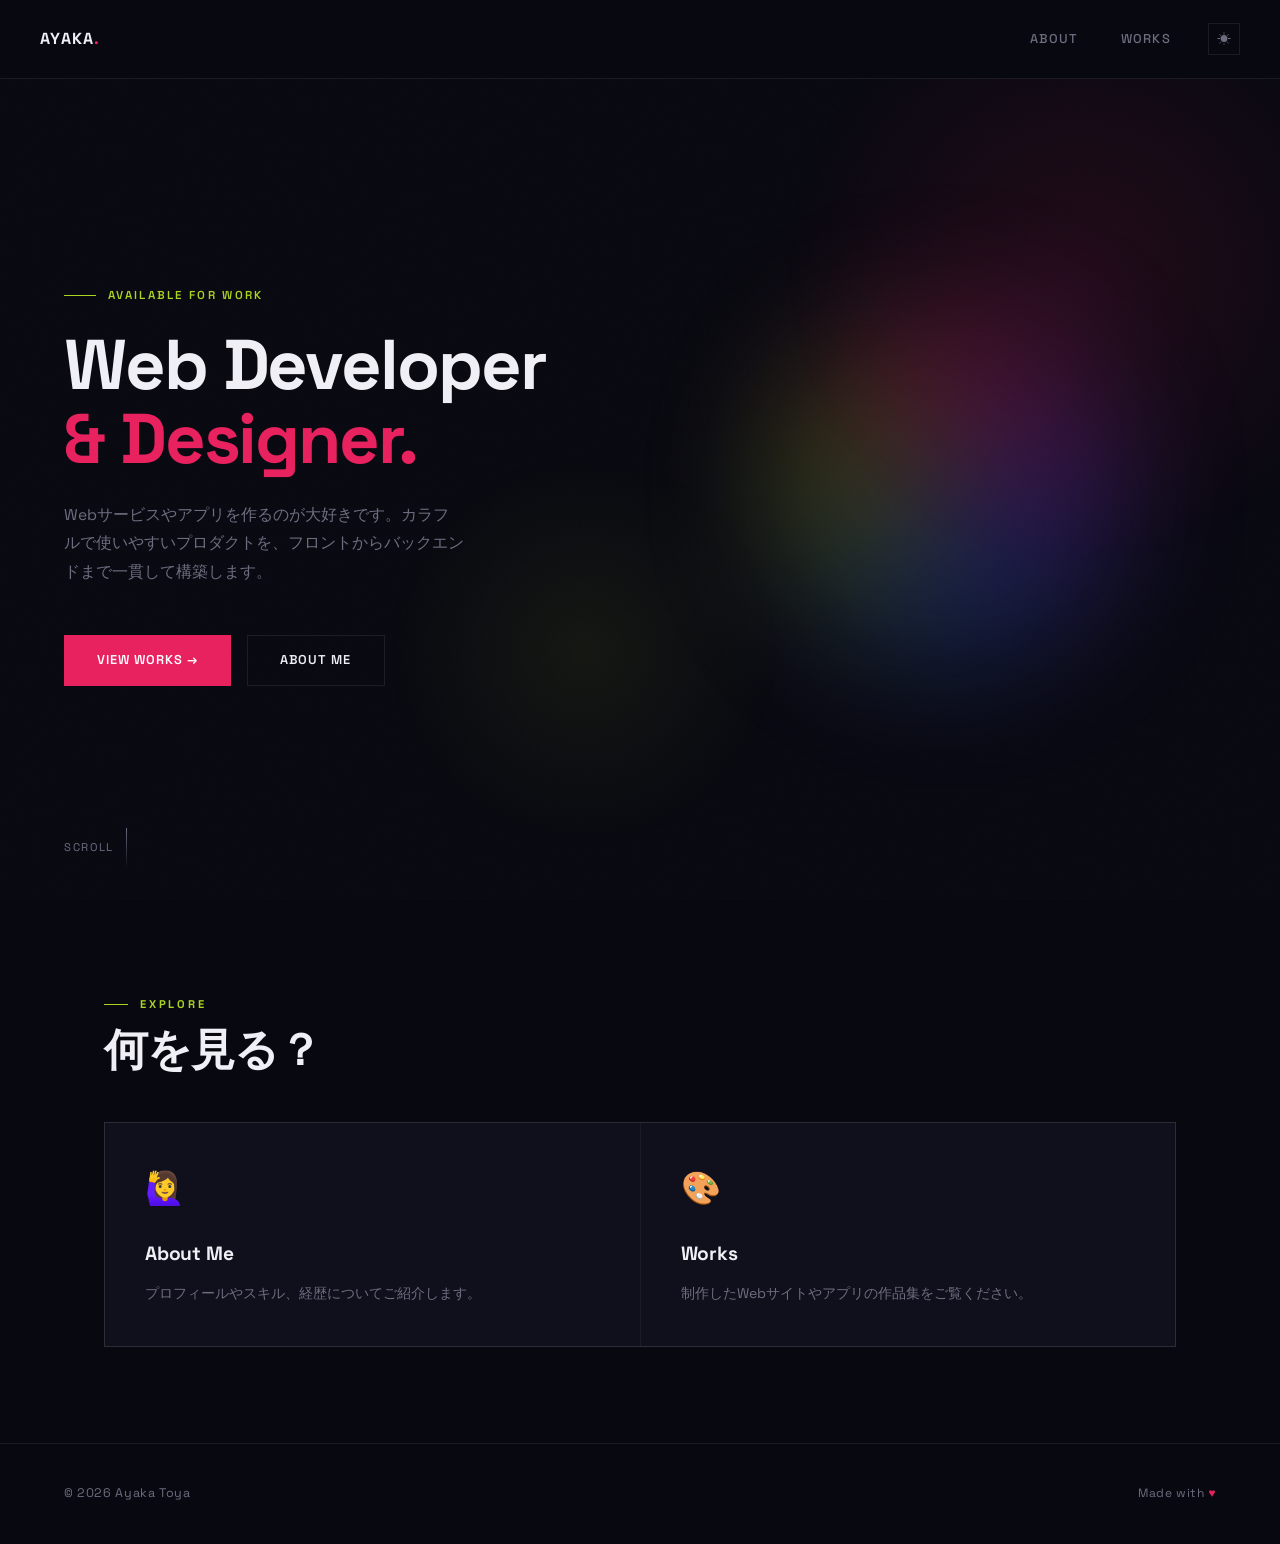
==== index.html @ f0e75723 "Initial portfolio — dark/light theme, Space Grotesk, pure HTML/CSS Co-Authored-By: Claude Sonnet 4.6" ====
<!DOCTYPE html>
<html lang="ja">
<head>
  <meta charset="UTF-8">
  <meta name="viewport" content="width=device-width, initial-scale=1.0">
  <title>Ayaka Toya — Portfolio</title>
  <!-- flash prevention: set theme before paint -->
  <script>(function(){var t=localStorage.getItem('theme')||'dark';document.documentElement.setAttribute('data-theme',t);})()</script>
  <link rel="stylesheet" href="css/style.css">
</head>
<body>

  <header>
    <a href="index.html" class="logo">Ayaka<span>.</span></a>
    <nav>
      <a href="about.html">About</a>
      <a href="works.html">Works</a>
      <button class="theme-toggle" id="theme-toggle" aria-label="テーマ切り替え"></button>
    </nav>
  </header>

  <main>
    <div class="hero">
      <div class="hero-bg-pink"></div>
      <div class="hero-bg-lime"></div>

      <div class="hero-content">
        <p class="hero-label">Available for work</p>
        <h1>
          Web Developer
          <span class="name-accent">& Designer.</span>
        </h1>
        <p class="hero-desc">
          Webサービスやアプリを作るのが大好きです。カラフルで使いやすいプロダクトを、フロントからバックエンドまで一貫して構築します。
        </p>
        <div class="hero-actions">
          <a href="works.html" class="btn btn-primary">View Works →</a>
          <a href="about.html" class="btn btn-secondary">About Me</a>
        </div>
      </div>

      <div class="hero-visual">
        <div class="hero-orb"></div>
      </div>

      <div class="scroll-hint">Scroll</div>
    </div>

    <section>
      <div class="section-header">
        <p class="section-label">Explore</p>
        <h2>何を見る？</h2>
      </div>
      <div class="cards-grid">
        <a href="about.html" class="card fade-up">
          <span class="card-icon">🙋‍♀️</span>
          <h3>About Me</h3>
          <p>プロフィールやスキル、経歴についてご紹介します。</p>
          <span class="card-arrow">→</span>
        </a>
        <a href="works.html" class="card fade-up">
          <span class="card-icon">🎨</span>
          <h3>Works</h3>
          <p>制作したWebサイトやアプリの作品集をご覧ください。</p>
          <span class="card-arrow">→</span>
        </a>
      </div>
    </section>
  </main>

  <footer>
    <p class="footer-copy">© 2026 Ayaka Toya</p>
    <p class="footer-mark">Made with <span>♥</span></p>
  </footer>

  <script>
    (function () {
      var btn = document.getElementById('theme-toggle');
      function updateIcon(theme) {
        btn.textContent = theme === 'light' ? '☾' : '☀';
      }
      updateIcon(document.documentElement.getAttribute('data-theme') || 'dark');
      btn.addEventListener('click', function () {
        var current = document.documentElement.getAttribute('data-theme') || 'dark';
        var next = current === 'light' ? 'dark' : 'light';
        document.documentElement.setAttribute('data-theme', next);
        localStorage.setItem('theme', next);
        updateIcon(next);
      });
    })();
  </script>

</body>
</html>
---- css/style.css ----
@import url('https://fonts.googleapis.com/css2?family=Space+Grotesk:wght@300;400;500;600;700&display=swap');

/* ===== DARK THEME (default) ===== */
:root {
  --bg: #080810;
  --surface: #10101c;
  --surface-2: #18182a;
  --primary: #e8215f;
  --accent: #aad420;
  --text: #f0eff5;
  --muted: #6e6d80;
  --border: rgba(255,255,255,0.08);
  --header-bg: rgba(8, 8, 16, 0.88);
  --glow-pink: 0 0 35px rgba(232,33,95,0.28);
  --orb-opacity: 0.28;
  --blob-primary: rgba(232,33,95,0.11);
  --blob-accent: rgba(170,212,32,0.07);
}

/* ===== LIGHT THEME ===== */
:root[data-theme="light"] {
  --bg: #f6f5f0;
  --surface: #ffffff;
  --surface-2: #eeedf8;
  --primary: #c91550;
  --accent: #4e7200;
  --text: #18172a;
  --muted: #817f96;
  --border: rgba(0,0,0,0.09);
  --header-bg: rgba(246, 245, 240, 0.92);
  --glow-pink: 0 0 30px rgba(201,21,80,0.18);
  --orb-opacity: 0.18;
  --blob-primary: rgba(201,21,80,0.07);
  --blob-accent: rgba(78,114,0,0.06);
}

* {
  margin: 0;
  padding: 0;
  box-sizing: border-box;
}

html { scroll-behavior: smooth; }

body {
  font-family: 'Space Grotesk', -apple-system, 'Hiragino Sans', sans-serif;
  background: var(--bg);
  color: var(--text);
  line-height: 1.6;
  overflow-x: hidden;
  transition: background 0.3s, color 0.3s;
}

body::before {
  content: '';
  position: fixed;
  inset: 0;
  background-image: url("data:image/svg+xml,%3Csvg xmlns='http://www.w3.org/2000/svg' width='300' height='300'%3E%3Cfilter id='n'%3E%3CfeTurbulence type='fractalNoise' baseFrequency='0.75' numOctaves='4' stitchTiles='stitch'/%3E%3C/filter%3E%3Crect width='100%25' height='100%25' filter='url(%23n)' opacity='0.025'/%3E%3C/svg%3E");
  pointer-events: none;
  z-index: 0;
}

/* ===== HEADER ===== */
header {
  position: fixed;
  top: 0; left: 0; right: 0;
  padding: 1.25rem 2.5rem;
  display: flex;
  justify-content: space-between;
  align-items: center;
  z-index: 100;
  border-bottom: 1px solid var(--border);
  background: var(--header-bg);
  backdrop-filter: blur(20px);
  transition: background 0.3s, border-color 0.3s;
}

.logo {
  font-size: 1rem;
  font-weight: 700;
  letter-spacing: 0.08em;
  text-decoration: none;
  color: var(--text);
  text-transform: uppercase;
  transition: color 0.3s;
}

.logo span { color: var(--primary); }

nav {
  display: flex;
  align-items: center;
  gap: 0;
}

nav a {
  text-decoration: none;
  color: var(--muted);
  font-weight: 500;
  font-size: 0.8rem;
  letter-spacing: 0.1em;
  padding: 0.5rem 1.25rem;
  border: 1px solid transparent;
  text-transform: uppercase;
  transition: color 0.2s, border-color 0.2s;
}

nav a:hover {
  color: var(--text);
  border-color: var(--border);
}

/* ===== THEME TOGGLE ===== */
.theme-toggle {
  margin-left: 1rem;
  width: 2rem; height: 2rem;
  display: flex; align-items: center; justify-content: center;
  background: transparent;
  border: 1px solid var(--border);
  color: var(--muted);
  font-size: 0.9rem;
  cursor: pointer;
  transition: border-color 0.2s, color 0.2s;
  font-family: inherit;
  line-height: 1;
  padding: 0;
  flex-shrink: 0;
}

.theme-toggle:hover {
  border-color: var(--primary);
  color: var(--text);
}

/* ===== MAIN ===== */
main { padding-top: 72px; }

/* ===== HERO ===== */
.hero {
  min-height: calc(100vh - 72px);
  display: grid;
  grid-template-columns: 1fr 1fr;
  align-items: center;
  padding: 4rem 2.5rem 4rem 5vw;
  position: relative;
  overflow: hidden;
}

.hero-bg-pink {
  position: absolute;
  width: 600px; height: 600px;
  border-radius: 50%;
  background: radial-gradient(circle, var(--blob-primary) 0%, transparent 70%);
  top: -100px; right: -100px;
  pointer-events: none;
  transition: background 0.3s;
}

.hero-bg-lime {
  position: absolute;
  width: 400px; height: 400px;
  border-radius: 50%;
  background: radial-gradient(circle, var(--blob-accent) 0%, transparent 70%);
  bottom: 50px; left: 30%;
  pointer-events: none;
  transition: background 0.3s;
}

.hero-content { position: relative; z-index: 1; }

.hero-label {
  font-size: 0.72rem;
  font-weight: 600;
  letter-spacing: 0.2em;
  text-transform: uppercase;
  color: var(--accent);
  margin-bottom: 1.5rem;
  display: flex;
  align-items: center;
  gap: 0.75rem;
  transition: color 0.3s;
}

.hero-label::before {
  content: '';
  display: block;
  width: 2rem; height: 1px;
  background: var(--accent);
  transition: background 0.3s;
}

.hero h1 {
  font-size: clamp(2.8rem, 5.5vw, 5rem);
  font-weight: 700;
  line-height: 1.05;
  letter-spacing: -0.03em;
  margin-bottom: 1.5rem;
}

.hero h1 .name-accent {
  color: var(--primary);
  display: block;
  transition: color 0.3s;
}

.hero-desc {
  font-size: 0.975rem;
  color: var(--muted);
  max-width: 400px;
  margin-bottom: 3rem;
  line-height: 1.85;
  transition: color 0.3s;
}

.hero-actions {
  display: flex;
  gap: 1rem;
  flex-wrap: wrap;
}

/* ===== BUTTONS ===== */
.btn {
  display: inline-flex;
  align-items: center;
  gap: 0.5rem;
  padding: 0.875rem 2rem;
  font-family: inherit;
  font-size: 0.8rem;
  font-weight: 600;
  letter-spacing: 0.08em;
  text-decoration: none;
  text-transform: uppercase;
  transition: all 0.25s ease;
  cursor: pointer;
}

.btn-primary {
  background: var(--primary);
  color: #fff;
  border: 1px solid var(--primary);
}

.btn-primary:hover {
  background: transparent;
  color: var(--primary);
  box-shadow: var(--glow-pink);
}

.btn-secondary {
  background: transparent;
  color: var(--text);
  border: 1px solid var(--border);
}

.btn-secondary:hover { border-color: var(--muted); }

/* Hero visual orb */
.hero-visual {
  position: relative; z-index: 1;
  display: flex;
  justify-content: center;
  align-items: center;
}

.hero-orb {
  width: 360px; height: 360px;
  border-radius: 50%;
  background: conic-gradient(from 0deg, var(--primary), #7c3aed, #2563eb, var(--accent), var(--primary));
  filter: blur(65px);
  opacity: var(--orb-opacity);
  animation: orb-spin 14s linear infinite;
  transition: opacity 0.4s;
}

@keyframes orb-spin {
  from { transform: rotate(0deg) scale(1); }
  50%  { transform: rotate(180deg) scale(1.12); }
  to   { transform: rotate(360deg) scale(1); }
}

.scroll-hint {
  position: absolute;
  bottom: 2rem; left: 5vw;
  display: flex;
  align-items: center;
  gap: 0.75rem;
  font-size: 0.7rem;
  color: var(--muted);
  letter-spacing: 0.15em;
  text-transform: uppercase;
}

.scroll-hint::after {
  content: '';
  display: block;
  width: 1px; height: 2.5rem;
  background: linear-gradient(to bottom, var(--muted), transparent);
  animation: scroll-line 2s ease-in-out infinite;
}

@keyframes scroll-line {
  0%, 100% { opacity: 0.4; transform: scaleY(1); }
  50%       { opacity: 1;   transform: scaleY(0.5); }
}

/* ===== SECTIONS ===== */
section {
  padding: 6rem 5vw;
  max-width: 1200px;
  margin: 0 auto;
}

.section-header { margin-bottom: 3rem; }

.section-label {
  font-size: 0.7rem;
  font-weight: 700;
  letter-spacing: 0.25em;
  text-transform: uppercase;
  color: var(--accent);
  margin-bottom: 0.75rem;
  display: flex;
  align-items: center;
  gap: 0.75rem;
  transition: color 0.3s;
}

.section-label::before {
  content: '';
  display: inline-block;
  width: 1.5rem; height: 1px;
  background: var(--accent);
  transition: background 0.3s;
}

.section-header h2 {
  font-size: clamp(1.75rem, 3.5vw, 2.75rem);
  font-weight: 700;
  letter-spacing: -0.02em;
  line-height: 1.1;
}

/* ===== CARDS GRID ===== */
.cards-grid {
  display: grid;
  grid-template-columns: repeat(auto-fit, minmax(300px, 1fr));
  gap: 1px;
  background: var(--border);
  border: 1px solid var(--border);
  transition: background 0.3s, border-color 0.3s;
}

.card {
  background: var(--surface);
  padding: 2.5rem;
  text-decoration: none;
  color: inherit;
  display: block;
  position: relative;
  overflow: hidden;
  transition: background 0.3s;
}

.card::before {
  content: '';
  position: absolute; inset: 0;
  background: linear-gradient(135deg, rgba(232,33,95,0.05) 0%, transparent 60%);
  opacity: 0;
  transition: opacity 0.3s;
}

.card:hover { background: var(--surface-2); }
.card:hover::before { opacity: 1; }

.card-icon {
  font-size: 2rem;
  margin-bottom: 1.5rem;
  display: block;
}

.card h3 {
  font-size: 1.2rem;
  font-weight: 700;
  letter-spacing: -0.01em;
  margin-bottom: 0.75rem;
}

.card p {
  color: var(--muted);
  font-size: 0.875rem;
  line-height: 1.75;
  transition: color 0.3s;
}

.card-arrow {
  position: absolute;
  bottom: 2rem; right: 2rem;
  font-size: 1.1rem;
  color: var(--primary);
  opacity: 0;
  transform: translate(-4px, 4px);
  transition: all 0.3s;
}

.card:hover .card-arrow {
  opacity: 1;
  transform: translate(0, 0);
}

/* ===== ABOUT PAGE ===== */
.about-hero {
  padding: 8rem 5vw 4rem;
  display: grid;
  grid-template-columns: 1fr 1fr;
  gap: 5rem;
  align-items: start;
  max-width: 1200px;
  margin: 0 auto;
}

.about-label {
  font-size: 0.7rem;
  font-weight: 700;
  letter-spacing: 0.25em;
  text-transform: uppercase;
  color: var(--accent);
  margin-bottom: 1.5rem;
  display: flex;
  align-items: center;
  gap: 0.75rem;
  transition: color 0.3s;
}

.about-label::before {
  content: '';
  display: inline-block;
  width: 1.5rem; height: 1px;
  background: var(--accent);
  transition: background 0.3s;
}

.about-name {
  font-size: clamp(2.2rem, 4.5vw, 3.75rem);
  font-weight: 700;
  letter-spacing: -0.03em;
  line-height: 1.1;
  margin-bottom: 0.5rem;
}

.about-role {
  font-size: 0.9rem;
  color: var(--primary);
  font-weight: 600;
  letter-spacing: 0.08em;
  text-transform: uppercase;
  margin-bottom: 2.5rem;
  transition: color 0.3s;
}

.about-bio p {
  color: var(--muted);
  line-height: 1.9;
  margin-bottom: 1.25rem;
  font-size: 0.925rem;
  transition: color 0.3s;
}

.profile-visual { position: relative; }

.profile-placeholder {
  width: 100%;
  aspect-ratio: 1;
  max-width: 340px;
  background: var(--surface-2);
  border: 1px solid var(--border);
  display: flex;
  align-items: center;
  justify-content: center;
  font-size: 6rem;
  position: relative;
  overflow: hidden;
  transition: background 0.3s, border-color 0.3s;
}

.profile-placeholder::before {
  content: '';
  position: absolute; inset: 0;
  background: radial-gradient(circle at 30% 30%, rgba(232,33,95,0.1), transparent 60%);
}

.profile-decoration {
  position: absolute;
  top: -1rem; right: -1rem;
  width: 100px; height: 100px;
  border: 1px solid var(--accent);
  opacity: 0.25;
  transition: border-color 0.3s;
}

/* ===== SKILLS ===== */
.skills-section {
  padding: 3rem 5vw 5rem;
  max-width: 1200px;
  margin: 0 auto;
  border-top: 1px solid var(--border);
  transition: border-color 0.3s;
}

.skills-grid {
  display: flex;
  flex-wrap: wrap;
  gap: 0.5rem;
  margin-top: 2rem;
}

.skill-tag {
  padding: 0.5rem 1.25rem;
  border: 1px solid var(--border);
  font-size: 0.78rem;
  font-weight: 600;
  letter-spacing: 0.06em;
  color: var(--muted);
  text-transform: uppercase;
  transition: border-color 0.2s, color 0.2s, box-shadow 0.2s;
  cursor: default;
}

.skill-tag:hover {
  border-color: var(--primary);
  color: var(--text);
  box-shadow: 0 0 16px rgba(232,33,95,0.12);
}

/* ===== WORKS PAGE ===== */
.works-grid {
  display: grid;
  grid-template-columns: repeat(auto-fill, minmax(320px, 1fr));
  gap: 1px;
  background: var(--border);
  border: 1px solid var(--border);
  transition: background 0.3s, border-color 0.3s;
}

.work-card {
  background: var(--surface);
  overflow: hidden;
  transition: background 0.3s;
}

.work-card:hover { background: var(--surface-2); }

.work-thumb {
  height: 190px;
  display: flex;
  align-items: center;
  justify-content: center;
  font-size: 3.5rem;
  border-bottom: 1px solid var(--border);
  position: relative;
  transition: border-color 0.3s;
}

/* Dark mode thumbnails */
.work-thumb.pink   { background: linear-gradient(135deg, #200515 0%, #160318 100%); }
.work-thumb.purple { background: linear-gradient(135deg, #120520 0%, #0a0315 100%); }
.work-thumb.mint   { background: linear-gradient(135deg, #041510 0%, #022510 100%); }
.work-thumb.yellow { background: linear-gradient(135deg, #180f00 0%, #251500 100%); }

/* Light mode thumbnails */
:root[data-theme="light"] .work-thumb.pink   { background: linear-gradient(135deg, #fde8f0 0%, #fce0eb 100%); }
:root[data-theme="light"] .work-thumb.purple { background: linear-gradient(135deg, #ede8fc 0%, #e8e0f8 100%); }
:root[data-theme="light"] .work-thumb.mint   { background: linear-gradient(135deg, #e4f4ec 0%, #d8f0e4 100%); }
:root[data-theme="light"] .work-thumb.yellow { background: linear-gradient(135deg, #fef4d8 0%, #fdf0cc 100%); }

.work-thumb::before {
  content: '';
  position: absolute; inset: 0;
  background: radial-gradient(circle at center, rgba(255,255,255,0.04) 0%, transparent 70%);
}

:root[data-theme="light"] .work-thumb::before {
  background: radial-gradient(circle at center, rgba(255,255,255,0.6) 0%, transparent 70%);
}

.work-info { padding: 1.75rem; }

.work-info h3 {
  font-size: 1.05rem;
  font-weight: 700;
  letter-spacing: -0.01em;
  margin-bottom: 0.5rem;
}

.work-info p {
  color: var(--muted);
  font-size: 0.85rem;
  line-height: 1.75;
  margin-bottom: 1.25rem;
  transition: color 0.3s;
}

.work-tags {
  display: flex;
  gap: 0.4rem;
  flex-wrap: wrap;
  margin-bottom: 1.5rem;
}

.tag {
  padding: 0.25rem 0.7rem;
  border: 1px solid var(--border);
  font-size: 0.7rem;
  font-weight: 600;
  letter-spacing: 0.06em;
  color: var(--muted);
  text-transform: uppercase;
  transition: border-color 0.3s, color 0.3s;
}

.work-link {
  display: inline-flex;
  align-items: center;
  gap: 0.5rem;
  font-size: 0.75rem;
  font-weight: 700;
  letter-spacing: 0.1em;
  text-transform: uppercase;
  color: var(--primary);
  text-decoration: none;
  transition: gap 0.2s, color 0.3s;
}

.work-link:hover { gap: 0.8rem; }

/* ===== FOOTER ===== */
footer {
  padding: 2.5rem 5vw;
  border-top: 1px solid var(--border);
  display: flex;
  justify-content: space-between;
  align-items: center;
  transition: border-color 0.3s;
}

.footer-copy {
  font-size: 0.78rem;
  color: var(--muted);
  letter-spacing: 0.05em;
  transition: color 0.3s;
}

.footer-mark {
  font-size: 0.75rem;
  color: var(--muted);
  letter-spacing: 0.05em;
  transition: color 0.3s;
}

.footer-mark span { color: var(--primary); }

/* ===== STAGGER REVEAL ===== */
@keyframes fade-up {
  from { opacity: 0; transform: translateY(20px); }
  to   { opacity: 1; transform: translateY(0); }
}

.fade-up { animation: fade-up 0.65s cubic-bezier(0.16, 1, 0.3, 1) both; }
.fade-up:nth-child(1) { animation-delay: 0ms; }
.fade-up:nth-child(2) { animation-delay: 90ms; }
.fade-up:nth-child(3) { animation-delay: 180ms; }
.fade-up:nth-child(4) { animation-delay: 270ms; }

/* ===== RESPONSIVE ===== */
@media (max-width: 768px) {
  .hero {
    grid-template-columns: 1fr;
    padding: 3rem 1.5rem 5rem;
    min-height: auto;
  }

  .hero-visual { display: none; }
  .scroll-hint { left: 1.5rem; }

  .about-hero {
    grid-template-columns: 1fr;
    gap: 2.5rem;
    padding: 6rem 1.5rem 3rem;
  }

  header { padding: 1rem 1.5rem; }
  nav a { padding: 0.5rem 0.75rem; font-size: 0.75rem; }

  section { padding: 4rem 1.5rem; }
  .skills-section { padding: 3rem 1.5rem 4rem; }

  footer {
    flex-direction: column;
    gap: 0.5rem;
    text-align: center;
    padding: 2rem 1.5rem;
  }

  .works-grid { grid-template-columns: 1fr; }
}

@media (prefers-reduced-motion: reduce) {
  .hero-orb,
  .scroll-hint::after { animation: none; }
  .fade-up { animation: none; }
  body, body * { transition: none !important; }
}
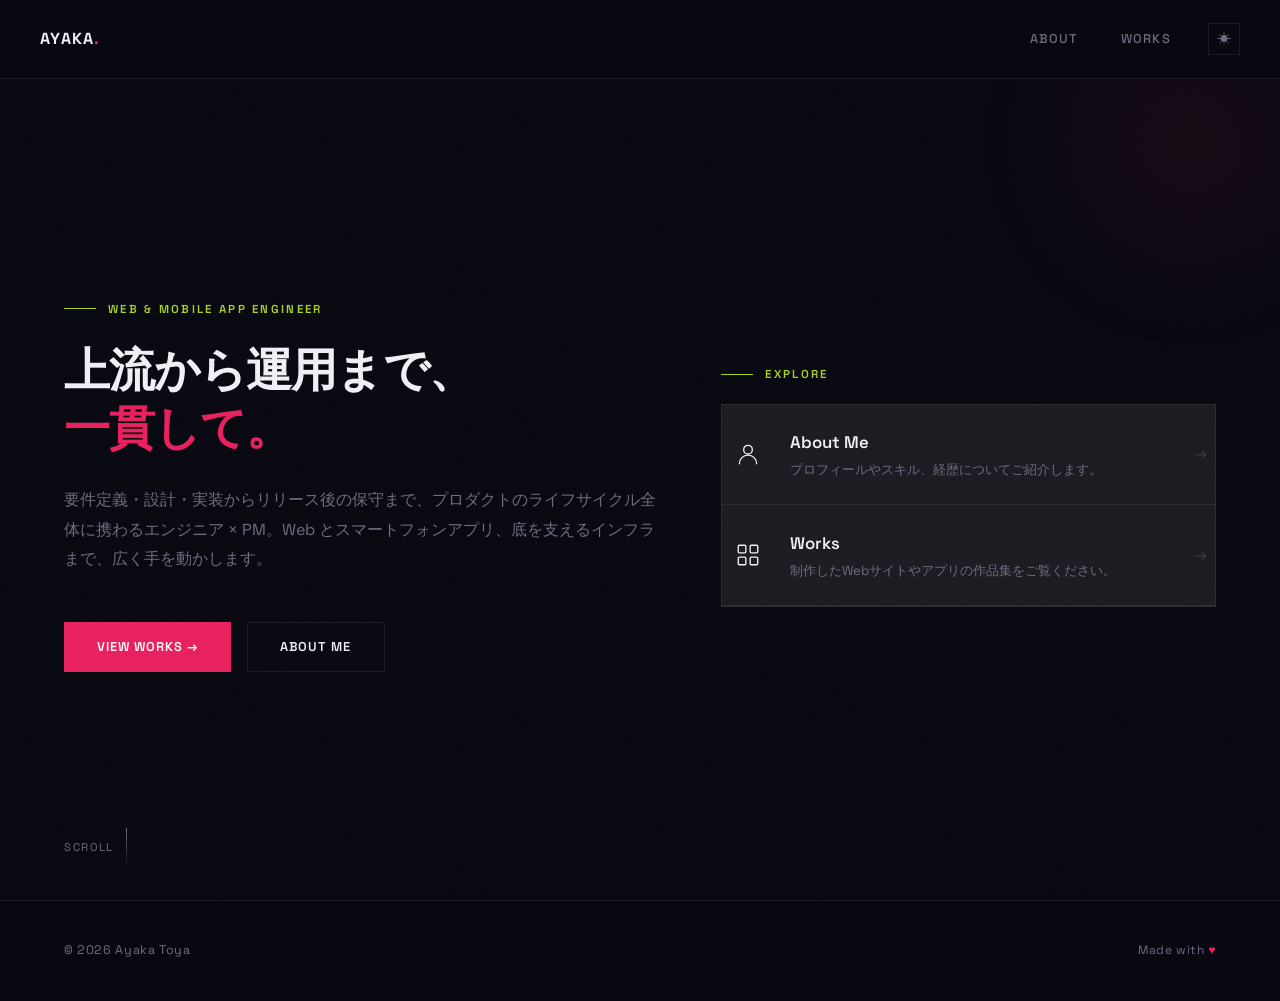
==== commit dc7d74b0: "プロフィール写真追加・絵文字をSVGアイコンに置換・ヒーローと文章を刷新 - about: ディズニーランドでのプロフィール写真を追加、自己紹介文を強み中心に書き直し、趣味を追記 - index: ヒ" ====
--- a/index.html
+++ b/index.html
@@ -25,13 +25,13 @@
       <div class="hero-bg-lime"></div>
 
       <div class="hero-content">
-        <p class="hero-label">Available for work</p>
+        <p class="hero-label">Web & Mobile App Engineer</p>
         <h1>
-          Web Developer
-          <span class="name-accent">& Designer.</span>
+          上流から運用まで、
+          <span class="name-accent">一貫して。</span>
         </h1>
         <p class="hero-desc">
-          Webサービスやアプリを作るのが大好きです。カラフルで使いやすいプロダクトを、フロントからバックエンドまで一貫して構築します。
+          要件定義・設計・実装からリリース後の保守まで、プロダクトのライフサイクル全体に携わるエンジニア × PM。Web とスマートフォンアプリ、底を支えるインフラまで、広く手を動かします。
         </p>
         <div class="hero-actions">
           <a href="works.html" class="btn btn-primary">View Works →</a>
@@ -39,33 +39,38 @@
         </div>
       </div>
 
-      <div class="hero-visual">
-        <div class="hero-orb"></div>
+      <div class="hero-explore">
+        <p class="hero-explore-label">Explore</p>
+        <div class="cards-grid cards-grid-vertical">
+          <a href="about.html" class="card fade-up">
+            <span class="card-icon" aria-hidden="true">
+              <svg viewBox="0 0 24 24" fill="none" stroke="currentColor" stroke-width="1.5" stroke-linecap="round" stroke-linejoin="round">
+                <circle cx="12" cy="8" r="4"/>
+                <path d="M4 21c0-4.418 3.582-8 8-8s8 3.582 8 8"/>
+              </svg>
+            </span>
+            <h3>About Me</h3>
+            <p>プロフィールやスキル、経歴についてご紹介します。</p>
+            <span class="card-arrow">→</span>
+          </a>
+          <a href="works.html" class="card fade-up">
+            <span class="card-icon" aria-hidden="true">
+              <svg viewBox="0 0 24 24" fill="none" stroke="currentColor" stroke-width="1.5" stroke-linecap="round" stroke-linejoin="round">
+                <rect x="3" y="3" width="7" height="7" rx="1"/>
+                <rect x="14" y="3" width="7" height="7" rx="1"/>
+                <rect x="3" y="14" width="7" height="7" rx="1"/>
+                <rect x="14" y="14" width="7" height="7" rx="1"/>
+              </svg>
+            </span>
+            <h3>Works</h3>
+            <p>制作したWebサイトやアプリの作品集をご覧ください。</p>
+            <span class="card-arrow">→</span>
+          </a>
+        </div>
       </div>
 
       <div class="scroll-hint">Scroll</div>
     </div>
-
-    <section>
-      <div class="section-header">
-        <p class="section-label">Explore</p>
-        <h2>何を見る？</h2>
-      </div>
-      <div class="cards-grid">
-        <a href="about.html" class="card fade-up">
-          <span class="card-icon">🙋‍♀️</span>
-          <h3>About Me</h3>
-          <p>プロフィールやスキル、経歴についてご紹介します。</p>
-          <span class="card-arrow">→</span>
-        </a>
-        <a href="works.html" class="card fade-up">
-          <span class="card-icon">🎨</span>
-          <h3>Works</h3>
-          <p>制作したWebサイトやアプリの作品集をご覧ください。</p>
-          <span class="card-arrow">→</span>
-        </a>
-      </div>
-    </section>
   </main>
 
   <footer>
--- a/css/style.css
+++ b/css/style.css
@@ -139,34 +139,35 @@
 .hero {
   min-height: calc(100vh - 72px);
   display: grid;
-  grid-template-columns: 1fr 1fr;
-  align-items: center;
-  padding: 4rem 2.5rem 4rem 5vw;
+  grid-template-columns: minmax(0, 1.2fr) minmax(0, 1fr);
+  gap: 4rem;
+  align-items: center;
+  padding: 4rem 5vw;
   position: relative;
   overflow: hidden;
 }
 
 .hero-bg-pink {
   position: absolute;
-  width: 600px; height: 600px;
+  width: 420px; height: 420px;
   border-radius: 50%;
   background: radial-gradient(circle, var(--blob-primary) 0%, transparent 70%);
-  top: -100px; right: -100px;
+  top: -140px; right: -120px;
   pointer-events: none;
+  opacity: 0.6;
   transition: background 0.3s;
 }
 
 .hero-bg-lime {
-  position: absolute;
-  width: 400px; height: 400px;
-  border-radius: 50%;
-  background: radial-gradient(circle, var(--blob-accent) 0%, transparent 70%);
-  bottom: 50px; left: 30%;
-  pointer-events: none;
-  transition: background 0.3s;
-}
-
-.hero-content { position: relative; z-index: 1; }
+  display: none;
+}
+
+.hero-content {
+  position: relative;
+  z-index: 1;
+  max-width: 1100px;
+  width: 100%;
+}
 
 .hero-label {
   font-size: 0.72rem;
@@ -190,11 +191,11 @@
 }
 
 .hero h1 {
-  font-size: clamp(2.8rem, 5.5vw, 5rem);
-  font-weight: 700;
-  line-height: 1.05;
-  letter-spacing: -0.03em;
-  margin-bottom: 1.5rem;
+  font-size: clamp(2rem, 3.6vw, 3.4rem);
+  font-weight: 600;
+  line-height: 1.25;
+  letter-spacing: -0.02em;
+  margin-bottom: 1.75rem;
 }
 
 .hero h1 .name-accent {
@@ -204,9 +205,9 @@
 }
 
 .hero-desc {
-  font-size: 0.975rem;
-  color: var(--muted);
-  max-width: 400px;
+  font-size: 1rem;
+  color: var(--muted);
+  max-width: 640px;
   margin-bottom: 3rem;
   line-height: 1.85;
   transition: color 0.3s;
@@ -256,10 +257,117 @@
 
 /* Hero visual orb */
 .hero-visual {
-  position: relative; z-index: 1;
-  display: flex;
-  justify-content: center;
-  align-items: center;
+  display: none;
+}
+
+/* ===== HERO EXPLORE (cards on right) ===== */
+.hero-explore {
+  position: relative;
+  z-index: 1;
+  width: 100%;
+}
+
+.hero-explore-label {
+  font-size: 0.72rem;
+  font-weight: 600;
+  letter-spacing: 0.2em;
+  text-transform: uppercase;
+  color: var(--accent);
+  margin-bottom: 1.25rem;
+  display: flex;
+  align-items: center;
+  gap: 0.75rem;
+  transition: color 0.3s;
+}
+
+.hero-explore-label::before {
+  content: '';
+  display: block;
+  width: 2rem; height: 1px;
+  background: var(--accent);
+  transition: background 0.3s;
+}
+
+.cards-grid-vertical {
+  display: flex;
+  flex-direction: column;
+  gap: 0;
+  background: transparent;
+  border: none;
+  border-top: 1px solid var(--border);
+}
+
+.cards-grid-vertical .card {
+  background: transparent;
+  padding: 1.5rem 0.5rem;
+  border-bottom: 1px solid var(--border);
+  display: grid;
+  grid-template-columns: 40px 1fr auto;
+  grid-template-rows: auto auto;
+  column-gap: 1.25rem;
+  overflow: visible;
+  transition: padding 0.3s, background 0.3s;
+}
+
+.cards-grid-vertical .card-icon { grid-column: 1; grid-row: 1 / span 2; align-self: center; }
+.cards-grid-vertical .card h3   { grid-column: 2; grid-row: 1; }
+.cards-grid-vertical .card p    { grid-column: 2; grid-row: 2; }
+.cards-grid-vertical .card-arrow { grid-column: 3; grid-row: 1 / span 2; align-self: center; }
+
+.cards-grid-vertical .card::before { display: none; }
+
+.cards-grid-vertical .card:hover {
+  background: transparent;
+  padding-left: 1rem;
+}
+
+.cards-grid-vertical .card-icon {
+  width: 36px;
+  height: 36px;
+  margin-bottom: 0;
+  border: none;
+  background: transparent;
+  border-radius: 0;
+  color: var(--text);
+}
+
+.cards-grid-vertical .card-icon svg {
+  width: 26px;
+  height: 26px;
+  stroke-width: 1.25;
+}
+
+.cards-grid-vertical .card:hover .card-icon {
+  color: var(--primary);
+  border: none;
+}
+
+.cards-grid-vertical .card h3 {
+  font-size: 1.05rem;
+  font-weight: 600;
+  margin-bottom: 0.2rem;
+  letter-spacing: 0;
+}
+
+.cards-grid-vertical .card p {
+  font-size: 0.82rem;
+  line-height: 1.6;
+  margin: 0;
+}
+
+.cards-grid-vertical .card-arrow {
+  position: static;
+  opacity: 0.4;
+  transform: none;
+  color: var(--muted);
+  font-size: 1rem;
+  align-self: center;
+}
+
+.cards-grid-vertical .card:hover .card-arrow {
+  opacity: 1;
+  transform: translateX(4px);
+  color: var(--primary);
 }
 
 .hero-orb {
@@ -373,9 +481,27 @@
 .card:hover::before { opacity: 1; }
 
 .card-icon {
-  font-size: 2rem;
+  display: inline-flex;
+  align-items: center;
+  justify-content: center;
+  width: 44px;
+  height: 44px;
   margin-bottom: 1.5rem;
-  display: block;
+  border: 1px solid var(--border);
+  border-radius: 10px;
+  color: var(--primary);
+  background: var(--surface-2);
+  transition: border-color 0.3s, background 0.3s, color 0.3s;
+}
+
+.card-icon svg {
+  width: 22px;
+  height: 22px;
+}
+
+.card:hover .card-icon {
+  border-color: var(--primary);
+  color: var(--primary);
 }
 
 .card h3 {
@@ -465,6 +591,34 @@
   transition: color 0.3s;
 }
 
+.about-highlights {
+  list-style: none;
+  padding: 1.5rem 0 0;
+  margin: 1.5rem 0 0;
+  border-top: 1px solid var(--border);
+  transition: border-color 0.3s;
+}
+
+.about-highlights li {
+  position: relative;
+  padding-left: 1.25rem;
+  margin-bottom: 0.65rem;
+  color: var(--muted);
+  font-size: 0.9rem;
+  line-height: 1.7;
+  transition: color 0.3s;
+}
+
+.about-highlights li::before {
+  content: '';
+  position: absolute;
+  left: 0;
+  top: 0.7em;
+  width: 0.5rem;
+  height: 1px;
+  background: var(--primary);
+}
+
 .profile-visual { position: relative; }
 
 .profile-placeholder {
@@ -488,12 +642,14 @@
   background: radial-gradient(circle at 30% 30%, rgba(232,33,95,0.1), transparent 60%);
 }
 
-.profile-decoration {
-  position: absolute;
-  top: -1rem; right: -1rem;
-  width: 100px; height: 100px;
-  border: 1px solid var(--accent);
-  opacity: 0.25;
+.profile-photo {
+  width: 100%;
+  aspect-ratio: 3 / 4;
+  max-width: 360px;
+  object-fit: cover;
+  object-position: center;
+  display: block;
+  border: 1px solid var(--border);
   transition: border-color 0.3s;
 }
 
@@ -560,6 +716,18 @@
   transition: border-color 0.3s;
 }
 
+.work-thumb svg {
+  width: 64px;
+  height: 64px;
+  position: relative;
+  z-index: 1;
+}
+
+.work-thumb.pink svg   { color: #e8215f; }
+.work-thumb.purple svg { color: #8b5cf6; }
+.work-thumb.mint svg   { color: #10b981; }
+.work-thumb.yellow svg { color: #d97706; }
+
 /* Dark mode thumbnails */
 .work-thumb.pink   { background: linear-gradient(135deg, #200515 0%, #160318 100%); }
 .work-thumb.purple { background: linear-gradient(135deg, #120520 0%, #0a0315 100%); }
